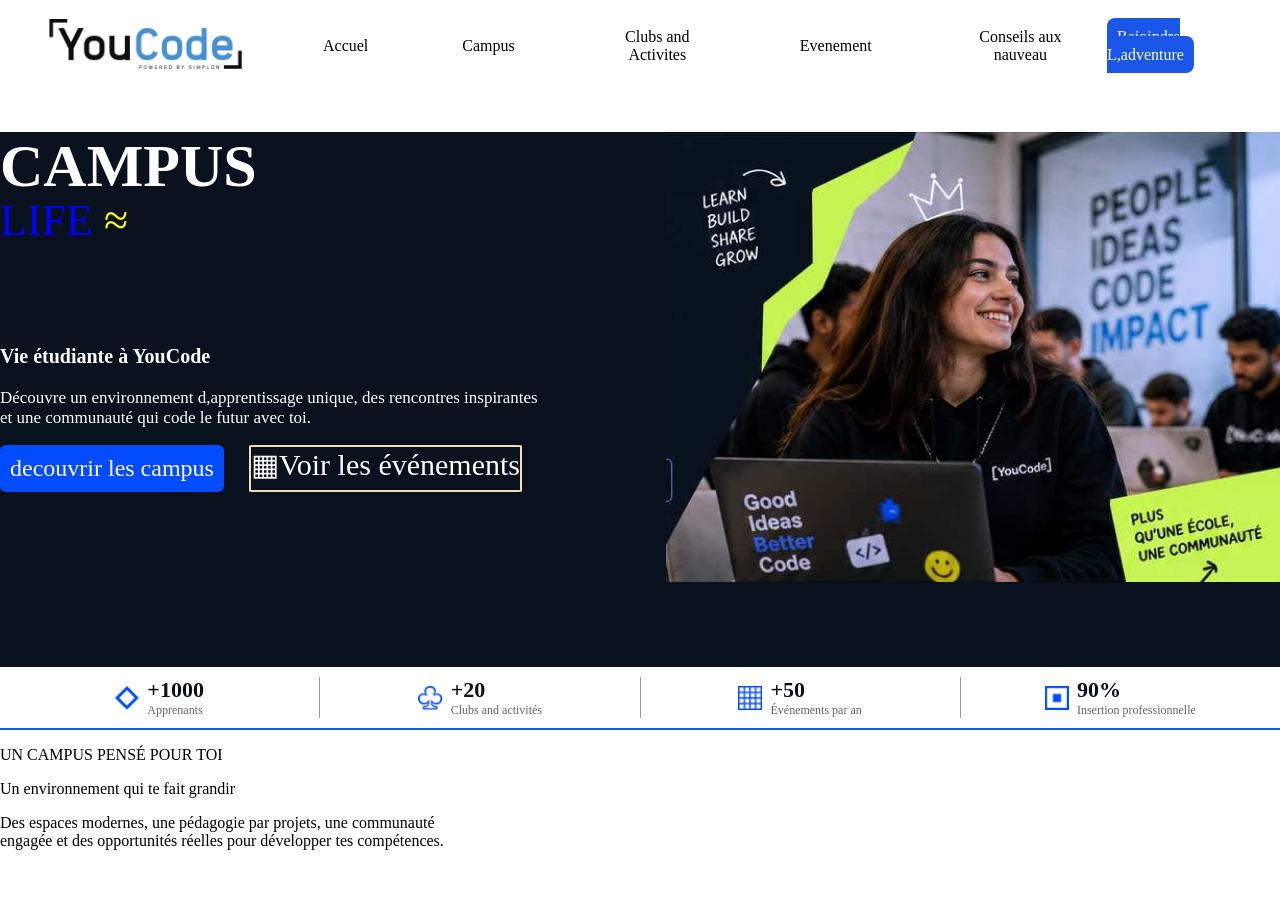
==== index.html @ 5163f844 "add nav bar and hero section" ====
<!doctype html>
<head>
  <meta name charset="utf-8" />
  <meta name="viewport" content="widht=device-widht, initial-scale=1.0" />
  <title>Campus Life</title>
  <link rel="stylesheet" href="css/style.css" />
</head>
<body>
  <header>
    <div class="logo">
      <img src="acets/imgs/youcode_logo_dark.png" alt="youcode_logo_dark" />
    </div>
    <nav>
      <ul class="navigation">
        <li class="first-item"><a href="#">Accuel</a></li>
        <li class="seconditem"><a href="campus.html">Campus</a></li>
        <li><a href="">Clubs and Activites</a></li>
        <li><a href="">Evenement</a></li>
        <li><a href="">Conseils aux nauveau</a></li>
      </ul>
    </nav>
    <span>
      <a href="inscreption.html">Rejoindre <span>L,adventure</span></a>
    </span>
  </header>
  <main>
    <article class="img1">
      <img
        src="acets/imgs/5e478cdfb2598301883ad6cc78cef2d10b1388c6.jpg"
        alt=""
      />
    </article>
    <div class="img2">
      <h1>CAMPUS <br /></h1>
      <p class="p2">LIFE <span class="egal">≈</span></p>
      <p class="p1">Vie étudiante à YouCode</p>
      <p class="p3">
        Découvre un environnement d,apprentissage unique, des rencontres
        inspirantes <br />
        et une communauté qui code le futur avec toi.
      </p>
      <span class="boutton">
        <a href="inscreption.html">decouvrir les campus</a>
        <p>▦Voir les événements</p>
      </span>
    </div>

    <div class="statique">
      <div class="stat">
        <img src="acets/imgs/◇.png" alt="" />
        <div class="stat-text">
          <strong>+1000</strong>
          <span>Apprenants</span>
        </div>
      </div>

      <div class="stat">
        <img src="acets/imgs/♧.png" alt="" />
        <div class="stat-text">
          <strong>+20</strong>
          <span>Clubs and activités</span>
        </div>
      </div>

      <div class="stat">
        <img src="acets/imgs/▦.png" alt="" />
        <div class="stat-text">
          <strong>+50</strong>
          <span>Événements par an</span>
        </div>
      </div>

      <div class="stat">
        <img src="acets/imgs/▣ (1).png" alt="" />
        <div class="stat-text">
          <strong>90%</strong>
          <span>Insertion professionnelle</span>
        </div>
      </div>
    </div>
    <section class = "">
      <div class="environnement">
        <p>UN CAMPUS PENSÉ POUR TOI</p>
        <p class="">Un environnement qui te fait grandir</p>
        <p>
          Des espaces modernes, une pédagogie par projets, une communauté<br>
          engagée et des opportunités réelles pour développer tes compétences.
        </p>
      </div>
    </section>
  </main>
</body>
---- css/style.css ----
body {
    padding: 0px;
    margin: 0px ;
}
header {
       display: flex;
    align-items: center;
    justify-content: space-between;  /* logo - nav - span يتوزعو */
    padding: 0 20px;

}
ul {
  list-style-type: none;
  margin: 0;
  padding: 0;
  overflow: hidden;
}
ul li a {
    display: block;
    margin: 14px 16px;
    padding: 14px 16px;
    text-align: center;
    text-decoration: none;
    color: black;
}
.logo img {
   height: 50px;
   width: auto;
}
nav {
    display: flex;
    align-items: center;
    justify-content: space-between;
    background-color: white;
    padding:0 0 0 20px;
    margin-top: 0px;
}
.navigation {
    display: flex;
    align-items: center;
    flex: 1;
    justify-content: space-evenly;
    gap: 30px;
    }
span a {
    background-color: #1a56e8;
    border-radius: 8px;
    color: white;
    padding: 10px;
    text-decoration: none;
}
span a:hover{
    color: black;
}
ul li a:hover {
    color: blue;
}
ul span {
    display: block;
}
article .img1 {
    position: relative;
}
article img {
    position: absolute;
    right: 0;
    width: 48%;
    height: 50%;
}
main .img2 {
    background-color: #08111D;
    padding-bottom: 175px;
    color: white;
    font-size: 30px;
}
main .img2 .p1 {
    font-size: 20px;
    font-weight: bold;
}
main .img2 .p3 {
    font-size: 17px;
}
main .img2 .p2 {
    margin-top: -46px;
    font-size: 44px;
    width: 202px;
height: 106px;
opacity: 1;
top: 121px;
left: 56px;
color: blue;
}
main .img2 .p2 .egal {
    color: yellow;
}
main .img2 .boutton a {
    display: inline-block;
opacity: 1;
border-radius: 6px;
background-color:#034BFF;
text-decoration: none;
font-size: 24px;
color: white;
width: fit-content;

}
.boutton {
    display: flex;
    gap: 25px;
}
main .img2 .boutton a:hover {
    background-color: aqua;
}
main .img2 .boutton p {
    border: 2px solid wheat;
    margin: 0px;
    border-radius: 2%;
}
main .statique {
    display: flex;
    background-color: white;
    padding: 10px 0;
    border-bottom: 2px solid #1a56e8;
}
main .statique .stat {
    flex: 1;
    display: flex;
    align-items: center;
    justify-content: center;
    gap: 8px;
}
main .statique .stat:not(:last-child) {
    border-right: 1px solid #999;
}

main .statique .stat img {
    height: 24px;
    width: auto;
}

main .statique .stat-text {
    display: flex;
    flex-direction: column;
}

main .statique .stat-text strong {
    font-size: 22px;
    color: #08111D;
}

main .statique .stat-text span {
    font-size: 12px;
    color: #666;
}
/* @media (max-width: 768px) {
    nav {
        flex-direction: column;
    }

    .navigation {
        flex-direction: column;
        width: 100%;
    }

    ul li {
        float: none;
        width: 100%;
        text-align: center;
    }
} */
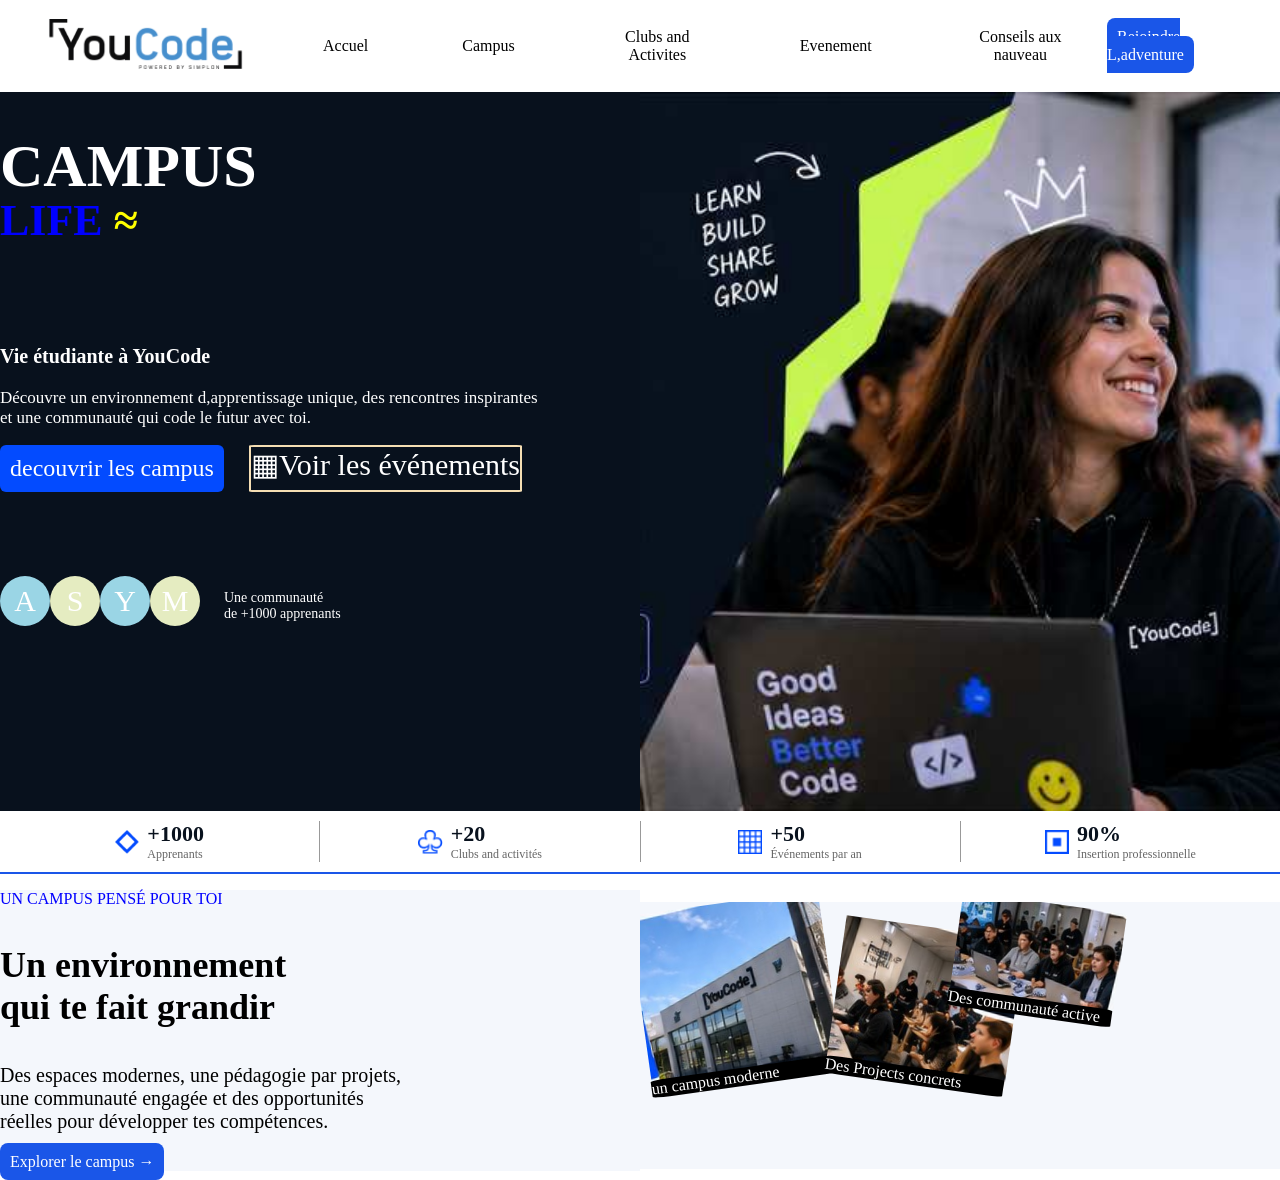
==== commit ac32c933: "fis bug in hero section and add communauté and campus section" ====
--- a/index.html
+++ b/index.html
@@ -1,7 +1,9 @@
+
+
 <!doctype html>
 <head>
-  <meta name charset="utf-8" />
-  <meta name="viewport" content="widht=device-widht, initial-scale=1.0" />
+  <meta  charset="utf-8" />
+  <meta name="viewport" content="width=device-width, initial-scale=1.0" />
   <title>Campus Life</title>
   <link rel="stylesheet" href="css/style.css" />
 </head>
@@ -24,13 +26,10 @@
     </span>
   </header>
   <main>
-    <article class="img1">
-      <img
-        src="acets/imgs/5e478cdfb2598301883ad6cc78cef2d10b1388c6.jpg"
-        alt=""
-      />
-    </article>
-    <div class="img2">
+    <div class = "test">
+
+             <div class="img2">
+      
       <h1>CAMPUS <br /></h1>
       <p class="p2">LIFE <span class="egal">≈</span></p>
       <p class="p1">Vie étudiante à YouCode</p>
@@ -43,7 +42,29 @@
         <a href="inscreption.html">decouvrir les campus</a>
         <p>▦Voir les événements</p>
       </span>
+      <div class = community>
+            <div class = "les-cercles">
+<span class = "cercle13">A</span>
+      <span class = "cercle24">S</span>
+      <span class = "cercle13">Y</span>
+      <span class = "cercle24">M</span>
+      </div>
+      <p class = "community-text">
+        Une communauté<br>
+de +1000 apprenants
+      </p>
+      </div>
+      
     </div>
+    <div class = image-ifram>
+         <img class="hero"
+        src="acets/imgs/5e478cdfb2598301883ad6cc78cef2d10b1388c6.jpg"
+        alt=""
+      />
+      </div>
+   
+    </div>
+
 
     <div class="statique">
       <div class="stat">
@@ -78,15 +99,27 @@
         </div>
       </div>
     </div>
-    <section class = "">
+    <section class = "section2">
       <div class="environnement">
-        <p>UN CAMPUS PENSÉ POUR TOI</p>
-        <p class="">Un environnement qui te fait grandir</p>
-        <p>
-          Des espaces modernes, une pédagogie par projets, une communauté<br>
-          engagée et des opportunités réelles pour développer tes compétences.
+        <p class = "campus">UN CAMPUS PENSÉ POUR TOI</p>
+        <p class="p2">Un environnement<br> qui te fait grandir</p>
+        <p class = "p3">
+          Des espaces modernes, une pédagogie par projets,<br> une communauté
+          engagée et des opportunités<br> réelles pour développer tes compétences.
         </p>
+        <span class = "explore"><a href="">Explorer le campus →</a></span>
+      </div>
+      <div class = "imgs">
+        <span class = "imge1"><strong class = "text1">un campus moderne</strong><img src="acets/imgs/bd5c78f0b0664c1204db4e164d79fe65be6ed1d2.jpg" alt=""></span>
+        <span class = "imge2"><strong class = "text2"> Des Projects concrets</strong><img src="acets/imgs/d06b6202139b1335087069e88427f166922d4e25.jpg" alt=""></span>
+        <span class = "imge3"><strong class = "text3">Des communauté active</strong><img src="acets/imgs/503bd2fc34ba9e6c2afd23f845e8220012ca0e5b.jpg" alt=""></span>
       </div>
     </section>
   </main>
 </body>
+
+
+
+
+
+
--- a/css/style.css
+++ b/css/style.css
@@ -1,11 +1,14 @@
+
+
 body {
     padding: 0px;
     margin: 0px ;
+    box-sizing: border-box;
 }
 header {
        display: flex;
     align-items: center;
-    justify-content: space-between;  /* logo - nav - span يتوزعو */
+    justify-content: space-between;  
     padding: 0 20px;
 
 }
@@ -58,20 +61,20 @@
 ul span {
     display: block;
 }
-article .img1 {
-    position: relative;
-}
-article img {
-    position: absolute;
-    right: 0;
-    width: 48%;
-    height: 50%;
-}
+ main .test{
+    display: flex;
+ }
 main .img2 {
     background-color: #08111D;
     padding-bottom: 175px;
     color: white;
     font-size: 30px;
+    width: 50%;
+    margin: 0;
+}
+
+main .test .hero {
+    height: 100%;
 }
 main .img2 .p1 {
     font-size: 20px;
@@ -104,6 +107,37 @@
 width: fit-content;
 
 }
+main .community {
+    margin-top: 84px;
+    display: flex;
+    gap: 24px;
+}
+main .test .les-cercles {
+    display: flex;
+    margin-left: 0px;
+}
+main .community .cercle13 {
+    background-color: rgb(154, 213, 229);
+    justify-content: center;
+    align-items: center;
+    width: 50px;
+    height: 50px;
+    border-radius: 50%;
+    display: flex;
+    margin-left: 0px;
+}
+main .community .cercle24 {
+        justify-content: center;
+    align-items: center;
+        background-color: rgb(229, 236, 193);
+            width: 50px;
+    height: 50px;
+          border-radius: 50%;
+          display: flex;
+}
+main .community .community-text {
+    font-size: 14px;
+}
 .boutton {
     display: flex;
     gap: 25px;
@@ -152,19 +186,86 @@
     font-size: 12px;
     color: #666;
 }
-/* @media (max-width: 768px) {
-    nav {
-        flex-direction: column;
-    }
-
-    .navigation {
-        flex-direction: column;
-        width: 100%;
-    }
-
-    ul li {
-        float: none;
-        width: 100%;
-        text-align: center;
-    }
-} */
+main .environnement {
+    width: 50%;
+    background-color: #F4F7FC;
+;
+}
+main .campus {
+    color: blue;
+}
+main .p2 {
+    font-weight: bold;
+    font-size: 36px;
+}
+main .p3 {
+    font-size: 20px;
+    font-weight: 400;
+}
+main .section2 {
+    position: relative;
+}
+main .imgs {
+    position: absolute;
+    right: 0;
+    top: 12px;
+    background-color:  #F4F7FC;
+    width: 50%;
+    height: 95%;
+    overflow: hidden;
+}
+main .imge3 {
+    position: absolute;
+    right: 25%;
+    transform: rotate(8deg);
+}
+main .imge2 {
+    transform: rotate(8deg);
+    display: inline-block;
+
+}
+main .imge1 {
+    transform: rotate(-8deg);
+    display: inline-block;
+}
+main .imgs .text1 {
+    background-color: black;
+    position: absolute;
+        right: 1px;
+    bottom: -3px;
+    color: white;
+    width: fit-content;
+    font-weight: 100;
+    width: 100%;
+    border-radius: 9%;
+}
+main .imgs .text2 {
+       background-color: black;
+    position: absolute;
+        right: 1px;
+    bottom: -3px;
+    color: white;
+    width: 100%;
+    font-weight: 100;
+    border-radius: 9%;
+}
+main .imgs .text3 {
+     background-color: black;
+    position: absolute;
+        right: 1px;
+    bottom: -3px;
+    color: white;
+    width: 100%;
+    font-weight: 100;
+    border-radius: 9%;
+}
+
+
+
+
+
+
+
+
+
+
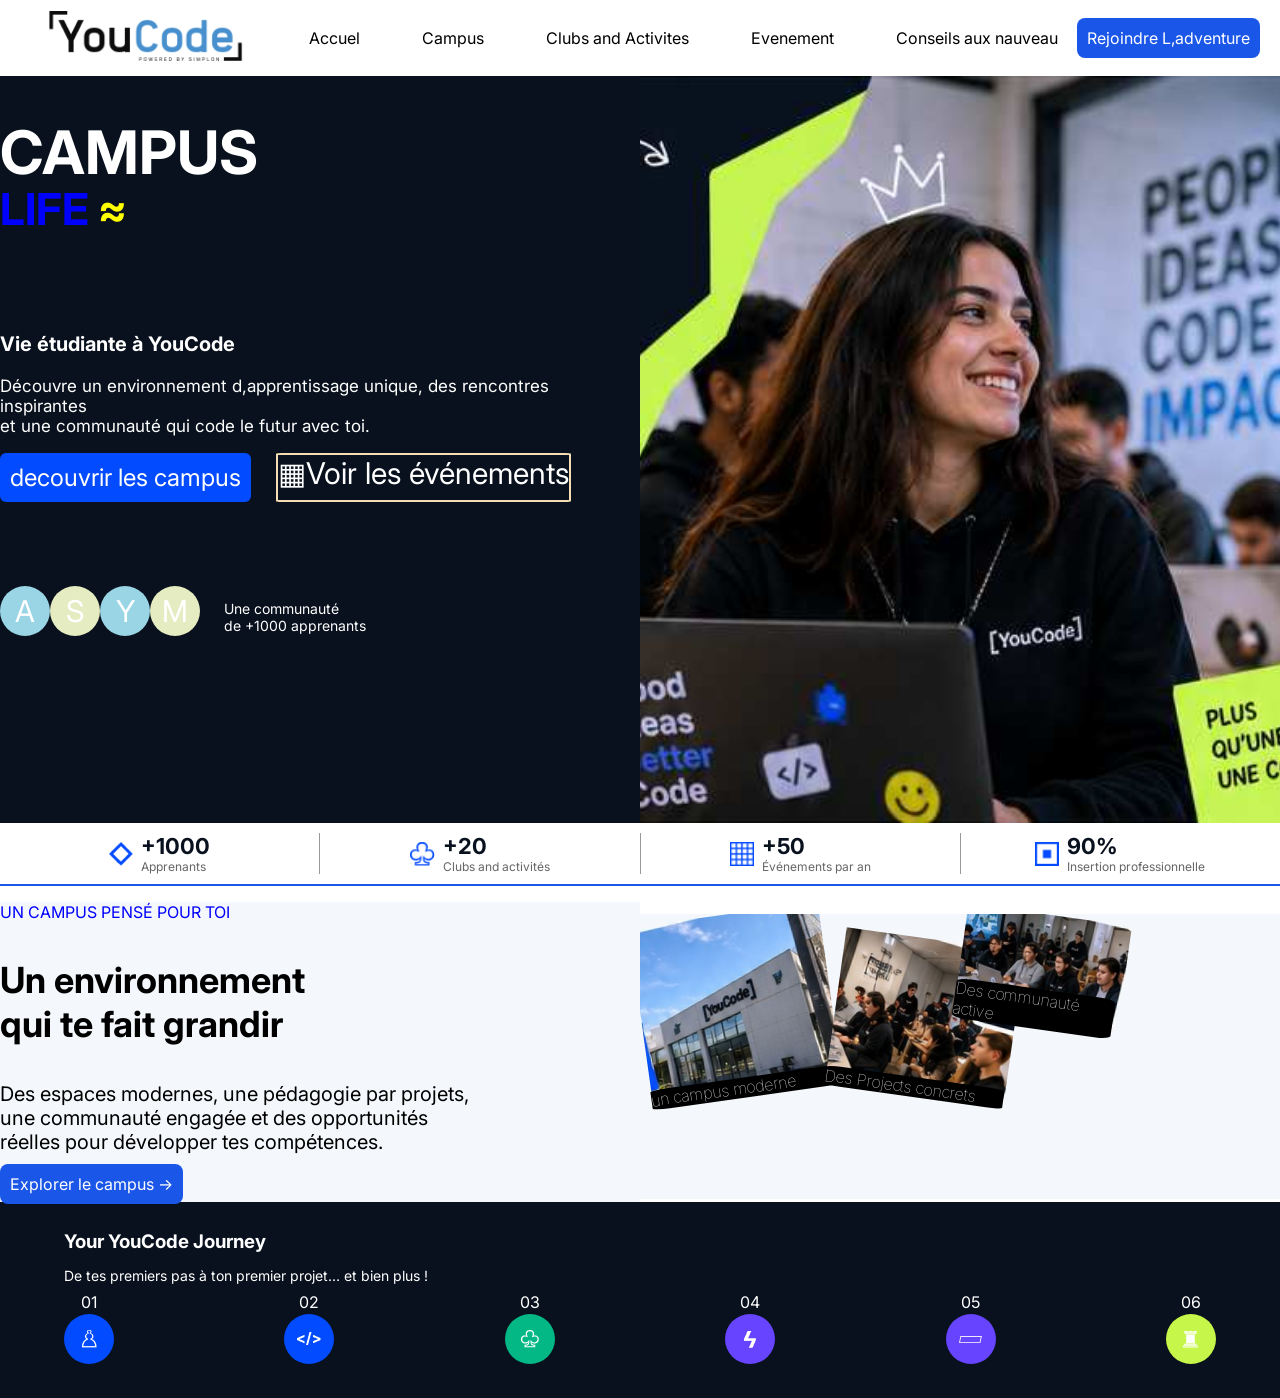
==== commit 67c2c9ff: "styling inscription page" ====
--- a/index.html
+++ b/index.html
@@ -5,6 +5,13 @@
   <meta  charset="utf-8" />
   <meta name="viewport" content="width=device-width, initial-scale=1.0" />
   <title>Campus Life</title>
+
+
+<link rel="preconnect" href="https://fonts.googleapis.com">
+    <link rel="preconnect" href="https://fonts.gstatic.com" crossorigin>
+    <link href="https://fonts.googleapis.com/css2?family=Inter:ital,opsz,wght@0,14..32,100..900;1,14..32,100..900&display=swap" rel="stylesheet">
+
+
   <link rel="stylesheet" href="css/style.css" />
 </head>
 <body>
@@ -115,6 +122,38 @@
         <span class = "imge3"><strong class = "text3">Des communauté active</strong><img src="acets/imgs/503bd2fc34ba9e6c2afd23f845e8220012ca0e5b.jpg" alt=""></span>
       </div>
     </section>
+    <section class = "yjourney">
+      <h3>Your YouCode Journey</h3>
+      <p class = "journey-text">De tes premiers pas à ton premier projet… et bien plus !</p>
+      <div class = "youcode-first">
+        <div class = "img1">
+          <p class = num22>01</p>
+          <img src="acets/imgs/1.png" alt="">
+        <p></p>
+      </div>
+        <div class = "img22">
+          <p class = num22>02</p>
+          <img src="acets/imgs/2.png" alt="">
+        </div>
+        <div class = "img3">
+          <p class = num22>03</p>
+          <img src="acets/imgs/3.png" alt="">
+          
+        </div>
+        <div class = "img4">
+          <p class = num22>04</p>
+          <img src="acets/imgs/4.png" alt="">
+        </div>
+        <div class=  "img5">
+          <p class = num22>05</p>
+          <img src="acets/imgs/5.png" alt="">
+        </div>
+        <div class = "img6">
+          <p class = num22>06</p>
+          <img src="acets/imgs/6.png" alt="">
+        </div>
+      </div>
+    </section>
   </main>
 </body>
 
--- a/css/style.css
+++ b/css/style.css
@@ -4,6 +4,7 @@
     padding: 0px;
     margin: 0px ;
     box-sizing: border-box;
+    font-family: 'Inter', sans-serif;
 }
 header {
        display: flex;
@@ -189,6 +190,7 @@
 main .environnement {
     width: 50%;
     background-color: #F4F7FC;
+    height: 300px
 ;
 }
 main .campus {
@@ -218,6 +220,7 @@
     position: absolute;
     right: 25%;
     transform: rotate(8deg);
+    width: 25%;
 }
 main .imge2 {
     transform: rotate(8deg);
@@ -259,13 +262,108 @@
     font-weight: 100;
     border-radius: 9%;
 }
-
-
-
-
-
-
-
-
-
-
+*, *::before, *::after {
+    box-sizing: border-box;
+}
+
+main .test .image-ifram {
+    width: 50%;
+}
+
+main .test .hero {
+    width: 100%;
+    height: 100%;
+    object-fit: cover;
+    display: block;
+}
+
+ul li a {
+    margin: 14px 8px;
+    padding: 14px 8px;
+}
+main .yjourney {
+    background-color: #08111D;
+        padding: 28px 64px 34px;
+}
+main .yjourney h3 {
+color: white;
+margin: 0;
+}
+main .yjourney .journey-text {
+    color: white;
+    font-size: 14px;
+}
+main .yjourney .youcode-first {
+    margin-top: 30px;
+    display: flex;
+    justify-content: space-between;
+}
+main .yjourney .img1 {
+    background-color: #034BFF;
+    width: 50px;
+    height: 50px;
+    border-radius: 50%;
+    justify-content: center;
+    align-items: center;
+    display: flex;
+}
+main .yjourney .img22{
+    background-color: #034BFF;
+    width: 50px;
+    height: 50px;
+    border-radius: 50%;
+    justify-content: center;
+    align-items: center;
+    display: flex;
+}
+main .yjourney .num22 {
+    position: absolute;
+    color: white;
+    margin-bottom: 90px;
+}
+
+main .yjourney .img3 {
+     background-color: #04B886;
+    width: 50px;
+    height: 50px;
+    border-radius: 50%;
+    justify-content: center;
+    align-items: center;
+    display: flex;
+}
+main .yjourney .img4 {
+     background-color: #6744FF;
+    width: 50px;
+    height: 50px;
+    border-radius: 50%;
+    justify-content: center;
+    align-items: center;
+    display: flex;
+}
+main .yjourney .img5 {
+     background-color: #6744FF;
+    width: 50px;
+    height: 50px;
+    border-radius: 50%;
+    justify-content: center;
+    align-items: center;
+    display: flex;
+}
+
+main .yjourney .img6 {
+           background-color: #C7F64A;
+    width: 50px;
+    height: 50px;
+    border-radius: 50%;
+    justify-content: center;
+    align-items: center;
+    display: flex;
+}
+
+
+
+
+
+
+
+
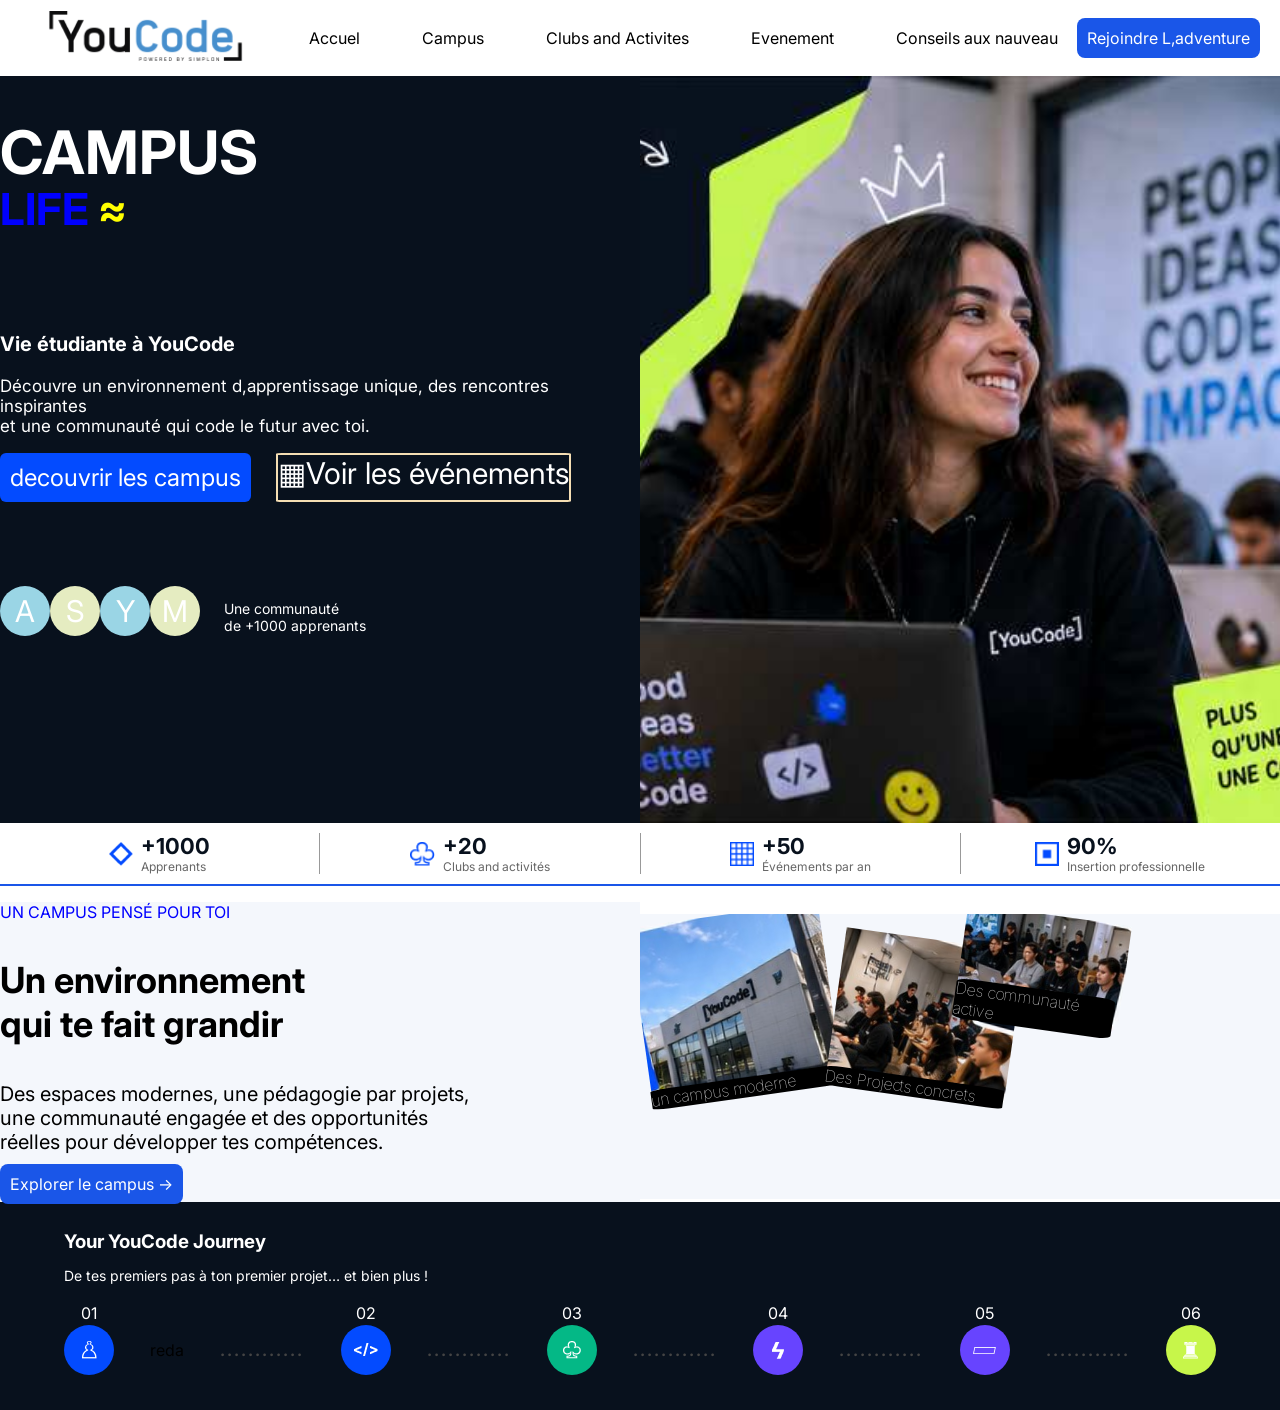
==== commit e05cedf5: "add footer to all pages and add the first section in page two" ====
--- a/index.html
+++ b/index.html
@@ -11,7 +11,7 @@
     <link rel="preconnect" href="https://fonts.gstatic.com" crossorigin>
     <link href="https://fonts.googleapis.com/css2?family=Inter:ital,opsz,wght@0,14..32,100..900;1,14..32,100..900&display=swap" rel="stylesheet">
 
-
+<link rel="stylesheet" href="css/campus.css">
   <link rel="stylesheet" href="css/style.css" />
 </head>
 <body>
@@ -21,15 +21,15 @@
     </div>
     <nav>
       <ul class="navigation">
-        <li class="first-item"><a href="#">Accuel</a></li>
-        <li class="seconditem"><a href="campus.html">Campus</a></li>
+        <li class="first-item"><a href="index.html" target="_blank">Accuel</a></li>
+        <li class="seconditem"><a href="campus.html" target="_blank">Campus</a></li>
         <li><a href="">Clubs and Activites</a></li>
         <li><a href="">Evenement</a></li>
         <li><a href="">Conseils aux nauveau</a></li>
       </ul>
     </nav>
     <span>
-      <a href="inscreption.html">Rejoindre <span>L,adventure</span></a>
+      <a href="inscreption.html" target="_blank">Rejoindre <span>L,adventure</span></a>
     </span>
   </header>
   <main>
@@ -129,25 +129,33 @@
         <div class = "img1">
           <p class = num22>01</p>
           <img src="acets/imgs/1.png" alt="">
-        <p></p>
-      </div>
+        </div>
+        <div>
+          <p>reda</p>
+        </div>
+        
+      
+      <span class="dots">............</span>
         <div class = "img22">
           <p class = num22>02</p>
           <img src="acets/imgs/2.png" alt="">
         </div>
+        <span class="dots">............</span>
         <div class = "img3">
           <p class = num22>03</p>
           <img src="acets/imgs/3.png" alt="">
-          
         </div>
+        <span class="dots">............</span>
         <div class = "img4">
           <p class = num22>04</p>
           <img src="acets/imgs/4.png" alt="">
         </div>
+        <span class="dots">............</span>
         <div class=  "img5">
           <p class = num22>05</p>
           <img src="acets/imgs/5.png" alt="">
         </div>
+        <span class="dots">............</span>
         <div class = "img6">
           <p class = num22>06</p>
           <img src="acets/imgs/6.png" alt="">
--- a/css/campus.css
+++ b/css/campus.css
@@ -0,0 +1,148 @@
+
+
+body {
+    padding: 0px;
+    margin: 0px ;
+    box-sizing: border-box;
+    font-family: 'Inter', sans-serif;
+}
+header {
+       display: flex;
+    align-items: center;
+    justify-content: space-between;  
+    padding: 0 20px;
+
+}
+ul {
+  list-style-type: none;
+  margin: 0;
+  padding: 0;
+  overflow: hidden;
+}
+ul li a {
+    display: block;
+    margin: 14px 16px;
+    padding: 14px 16px;
+    text-align: center;
+    text-decoration: none;
+    color: black;
+}
+.logo img {
+   height: 50px;
+   width: auto;
+}
+nav {
+    display: flex;
+    align-items: center;
+    justify-content: space-between;
+    background-color: white;
+    padding:0 0 0 20px;
+    margin-top: 0px;
+}
+.navigation {
+    display: flex;
+    align-items: center;
+    flex: 1;
+    justify-content: space-evenly;
+    gap: 30px;
+    }
+span a {
+    background-color: #1a56e8;
+    border-radius: 8px;
+    color: white;
+    padding: 10px;
+    text-decoration: none;
+}
+span a:hover{
+    color: black;
+}
+ul li a:hover {
+    color: blue;
+}
+ul span {
+    display: block;
+}
+ .les_campus .sous-titre {
+    color: blue;
+    margin-left: 50px;
+
+}
+ .les_campus h1 {
+    margin-left: 50px;
+ }
+ .les_campus .campus-safi {
+    margin-left: 50px;
+    color: blue;
+ }
+ .les_campus .three-campus p {
+    margin-left: 20px;
+ }
+  .les_campus .safi {
+    border: 2px solid gray;
+    width: fit-content;
+    margin-left: 30px;
+    border-radius: 2%;
+  }
+    .les_campus .yousoufia {
+    border: 2px solid gray;
+    width: fit-content;
+     border-radius: 2%;
+  }
+    .les_campus .nador {
+    border: 2px solid gray;
+    width: fit-content;
+    margin-right: 30px;
+     border-radius: 2%;
+  }
+   .les_campus .campus-yousoufia {
+    margin-left: 50px;
+    color: blue;
+ }
+  .les_campus .campus-nador {
+    margin-left: 50px;
+    color: blue;
+ }
+  .les_campus .three-campus {
+    display: flex;
+    justify-content: space-between;
+  }
+  footer {
+    background-color: black;
+    height: 250px;
+  }
+  footer .footerr {
+    display: flex;
+    justify-content: space-between;
+  }
+  footer .left-side {
+    color: white;
+    margin-left: 30px;
+  }
+  footer .midlle {
+    color: white;
+  }
+  footer .right-side {
+    color: white;
+    margin-right: 30px;
+  }
+  hr {
+    color: gray;
+  }
+  footer .left-paragraph {
+    color: white;
+    margin-left: 30px;
+  }
+  footer .right-paragraph {
+    color: white;
+    margin-right: 30px;
+  }
+  footer .les-paragraphes {
+    display: flex;
+    justify-content: space-between;
+  }
+  footer .midlle .explore {
+    color: yellowgreen;
+  }
+  footer .right-side .trouver {
+    color: yellowgreen;
+  }
--- a/css/style.css
+++ b/css/style.css
@@ -294,9 +294,10 @@
     font-size: 14px;
 }
 main .yjourney .youcode-first {
-    margin-top: 30px;
+    margin-top: 40px;
     display: flex;
     justify-content: space-between;
+    align-items: center;
 }
 main .yjourney .img1 {
     background-color: #034BFF;
@@ -359,11 +360,16 @@
     align-items: center;
     display: flex;
 }
-
-
-
-
-
-
-
-
+main .yjourney .dots {
+    color: #444;
+    letter-spacing: 2px;
+    font-weight: bold;
+}
+
+
+
+
+
+
+
+
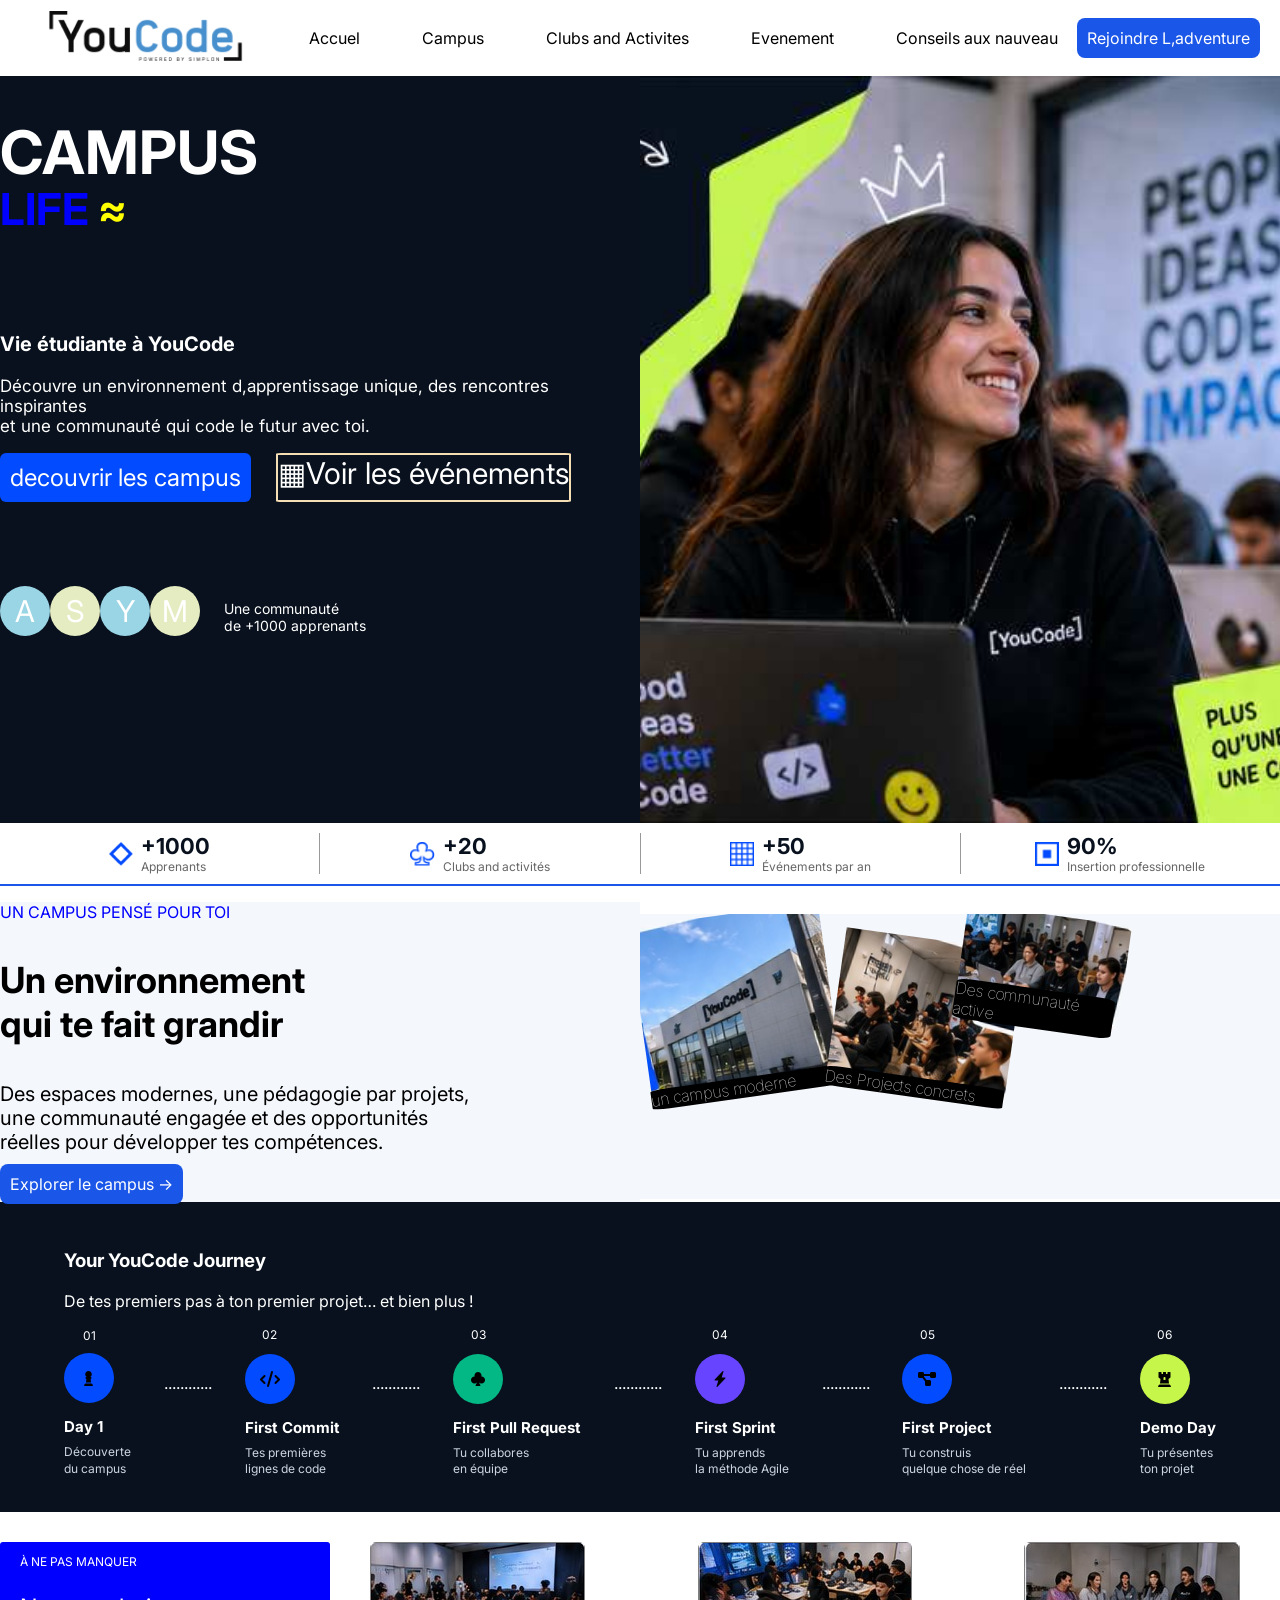
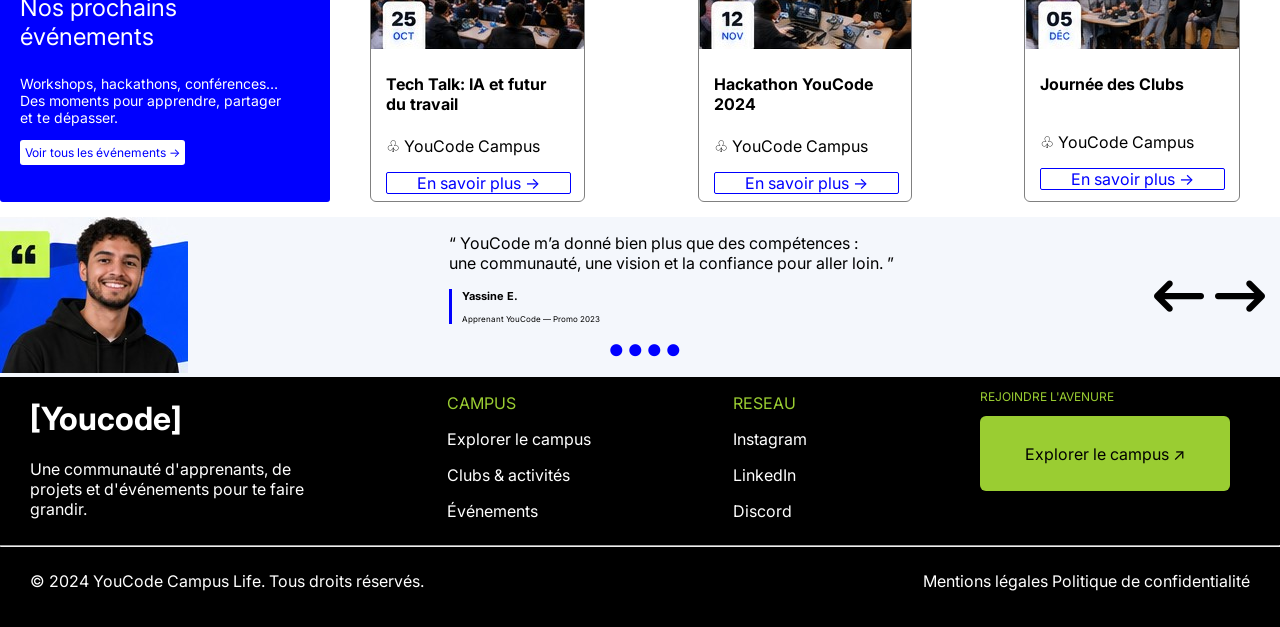
==== commit c15b08c1: "complet first page and brief" ====
--- a/index.html
+++ b/index.html
@@ -1,17 +1,26 @@
-
-
 <!doctype html>
 <head>
-  <meta  charset="utf-8" />
+  <meta charset="utf-8" />
   <meta name="viewport" content="width=device-width, initial-scale=1.0" />
   <title>Campus Life</title>
 
-
-<link rel="preconnect" href="https://fonts.googleapis.com">
-    <link rel="preconnect" href="https://fonts.gstatic.com" crossorigin>
-    <link href="https://fonts.googleapis.com/css2?family=Inter:ital,opsz,wght@0,14..32,100..900;1,14..32,100..900&display=swap" rel="stylesheet">
-
-<link rel="stylesheet" href="css/campus.css">
+  <link rel="preconnect" href="https://fonts.googleapis.com" />
+  <link rel="preconnect" href="https://fonts.gstatic.com" crossorigin />
+  <link
+    href="https://fonts.googleapis.com/css2?family=Inter:ital,opsz,wght@0,14..32,100..900;1,14..32,100..900&display=swap"
+    rel="stylesheet"
+  />
+
+  <link
+    rel="stylesheet"
+    href="https://cdnjs.cloudflare.com/ajax/libs/font-awesome/6.5.1/css/all.min.css"
+  />
+
+  <link
+    rel="stylesheet"
+    href="https://cdn.jsdelivr.net/npm/bootstrap-icons@1.11.3/font/bootstrap-icons.min.css"
+  />
+
   <link rel="stylesheet" href="css/style.css" />
 </head>
 <body>
@@ -21,57 +30,59 @@
     </div>
     <nav>
       <ul class="navigation">
-        <li class="first-item"><a href="index.html" target="_blank">Accuel</a></li>
-        <li class="seconditem"><a href="campus.html" target="_blank">Campus</a></li>
+        <li class="first-item">
+          <a href="index.html" target="_blank">Accuel</a>
+        </li>
+        <li class="seconditem">
+          <a href="campus.html" target="_blank">Campus</a>
+        </li>
         <li><a href="">Clubs and Activites</a></li>
         <li><a href="">Evenement</a></li>
         <li><a href="">Conseils aux nauveau</a></li>
       </ul>
     </nav>
     <span>
-      <a href="inscreption.html" target="_blank">Rejoindre <span>L,adventure</span></a>
+      <a href="inscreption.html" target="_blank"
+        >Rejoindre <span>L,adventure</span></a
+      >
     </span>
   </header>
   <main>
-    <div class = "test">
-
-             <div class="img2">
-      
-      <h1>CAMPUS <br /></h1>
-      <p class="p2">LIFE <span class="egal">≈</span></p>
-      <p class="p1">Vie étudiante à YouCode</p>
-      <p class="p3">
-        Découvre un environnement d,apprentissage unique, des rencontres
-        inspirantes <br />
-        et une communauté qui code le futur avec toi.
-      </p>
-      <span class="boutton">
-        <a href="inscreption.html">decouvrir les campus</a>
-        <p>▦Voir les événements</p>
-      </span>
-      <div class = community>
-            <div class = "les-cercles">
-<span class = "cercle13">A</span>
-      <span class = "cercle24">S</span>
-      <span class = "cercle13">Y</span>
-      <span class = "cercle24">M</span>
-      </div>
-      <p class = "community-text">
-        Une communauté<br>
-de +1000 apprenants
-      </p>
-      </div>
-      
-    </div>
-    <div class = image-ifram>
-         <img class="hero"
-        src="acets/imgs/5e478cdfb2598301883ad6cc78cef2d10b1388c6.jpg"
-        alt=""
-      />
-      </div>
-   
-    </div>
-
+    <div class="test">
+      <div class="img2">
+        <h1>CAMPUS <br /></h1>
+        <p class="p2">LIFE <span class="egal">≈</span></p>
+        <p class="p1">Vie étudiante à YouCode</p>
+        <p class="p3">
+          Découvre un environnement d,apprentissage unique, des rencontres
+          inspirantes <br />
+          et une communauté qui code le futur avec toi.
+        </p>
+        <span class="boutton">
+          <a href="inscreption.html">decouvrir les campus</a>
+          <p>▦Voir les événements</p>
+        </span>
+        <div class="community">
+          <div class="les-cercles">
+            <span class="cercle13">A</span>
+            <span class="cercle24">S</span>
+            <span class="cercle13">Y</span>
+            <span class="cercle24">M</span>
+          </div>
+          <p class="community-text">
+            Une communauté<br />
+            de +1000 apprenants
+          </p>
+        </div>
+      </div>
+      <div class="image-ifram">
+        <img
+          class="hero"
+          src="acets/imgs/5e478cdfb2598301883ad6cc78cef2d10b1388c6.jpg"
+          alt=""
+        />
+      </div>
+    </div>
 
     <div class="statique">
       <div class="stat">
@@ -106,67 +117,208 @@
         </div>
       </div>
     </div>
-    <section class = "section2">
+    <section class="section2">
       <div class="environnement">
-        <p class = "campus">UN CAMPUS PENSÉ POUR TOI</p>
-        <p class="p2">Un environnement<br> qui te fait grandir</p>
-        <p class = "p3">
-          Des espaces modernes, une pédagogie par projets,<br> une communauté
-          engagée et des opportunités<br> réelles pour développer tes compétences.
-        </p>
-        <span class = "explore"><a href="">Explorer le campus →</a></span>
-      </div>
-      <div class = "imgs">
-        <span class = "imge1"><strong class = "text1">un campus moderne</strong><img src="acets/imgs/bd5c78f0b0664c1204db4e164d79fe65be6ed1d2.jpg" alt=""></span>
-        <span class = "imge2"><strong class = "text2"> Des Projects concrets</strong><img src="acets/imgs/d06b6202139b1335087069e88427f166922d4e25.jpg" alt=""></span>
-        <span class = "imge3"><strong class = "text3">Des communauté active</strong><img src="acets/imgs/503bd2fc34ba9e6c2afd23f845e8220012ca0e5b.jpg" alt=""></span>
+        <p class="campus">UN CAMPUS PENSÉ POUR TOI</p>
+        <p class="p2">
+          Un environnement<br />
+          qui te fait grandir
+        </p>
+        <p class="p3">
+          Des espaces modernes, une pédagogie par projets,<br />
+          une communauté engagée et des opportunités<br />
+          réelles pour développer tes compétences.
+        </p>
+        <span class="explore"><a href="">Explorer le campus →</a></span>
+      </div>
+      <div class="imgs">
+        <span class="imge1"
+          ><strong class="text1">un campus moderne</strong
+          ><img
+            src="acets/imgs/bd5c78f0b0664c1204db4e164d79fe65be6ed1d2.jpg"
+            alt=""
+        /></span>
+        <span class="imge2"
+          ><strong class="text2"> Des Projects concrets</strong
+          ><img
+            src="acets/imgs/d06b6202139b1335087069e88427f166922d4e25.jpg"
+            alt=""
+        /></span>
+        <span class="imge3"
+          ><strong class="text3">Des communauté active</strong
+          ><img
+            src="acets/imgs/503bd2fc34ba9e6c2afd23f845e8220012ca0e5b.jpg"
+            alt=""
+        /></span>
       </div>
     </section>
-    <section class = "yjourney">
+    <section class="yjourney">
       <h3>Your YouCode Journey</h3>
-      <p class = "journey-text">De tes premiers pas à ton premier projet… et bien plus !</p>
-      <div class = "youcode-first">
-        <div class = "img1">
-          <p class = num22>01</p>
-          <img src="acets/imgs/1.png" alt="">
-        </div>
-        <div>
-          <p>reda</p>
-        </div>
-        
+      <p class="journey-text">
+        De tes premiers pas à ton premier projet… et bien plus !
+      </p>
+      <div class="youcode-first">
+        <div class="icon-1">
+          <div class="numero">01</div>
+          <div class="pawn">
+            <i class="fa-solid fa-chess-pawn"></i>
+          </div>
+          <h4>Day 1</h4>
+          <p>Découverte<br />du campus</p>
+        </div>
+        <span class="dots">............</span>
+        <div class="icon-2">
+          <p class="numero">02</p>
+          <div class="code">
+            <i class="fa-solid fa-code"></i>
+          </div>
+          <h4>First Commit</h4>
+          <p>Tes premières<br />lignes de code</p>
+        </div>
+        <span class="dots">............</span>
+
+        <div class="icon-3">
+          <p class="numero">03</p>
+          <div class="club">
+            <i class="bi bi-suit-club-fill"></i>
+          </div>
+          <h4>First Pull Request</h4>
+          <p>Tu collabores<br />en équipe</p>
+        </div>
+
+        <span class="dots">............</span>
+
+        <div class="icon-4">
+          <p class="numero">04</p>
+          <div class="lightning">
+            <i class="bi bi-lightning-charge-fill"></i>
+          </div>
+          <h4>First Sprint</h4>
+          <p>Tu apprends<br />la méthode Agile</p>
+        </div>
+
+        <span class="dots">............</span>
+
+        <div class="icon-5">
+          <p class="numero">05</p>
+          <div class="paraler">
+            <i class="fa-solid fa-diagram-project"></i>
+          </div>
+          <h4>First Project</h4>
+          <p>Tu construis<br />quelque chose de réel</p>
+        </div>
+
+        <span class="dots">............</span>
+
+        <div class="icon-6">
+          <p class="numero">06</p>
+          <div class="rock">
+            <i class="fa-solid fa-chess-rook"></i>
+          </div>
+          <h4>Demo Day</h4>
+          <p>Tu présentes<br />ton projet</p>
+        </div>
+      </div>
+    </section>
+    <section class="event">
+      <div class="para">
+        <p class="para-1">À NE PAS MANQUER</p>
+        <p class="para-2">
+          Nos prochains<br />
+          événements
+        </p>
+        <p class="para-3">
+          Workshops, hackathons, conférences…<br />
+          Des moments pour apprendre, partager<br />
+          et te dépasser.
+        </p>
+        <p class="para-4">Voir tous les événements →</p>
+      </div>
+      <div class="three-event">
+        <div class="event-one">
+          <div>
+            <img src="acets/imgs/25oct.jpg" alt="" />
+          </div>
+          <h4 class = "one">
+            Tech Talk: IA et futur<br />
+            du travail
+          </h4>
+          <p class ="one">♧ YouCode Campus</p>
+          <p class = "savoir">En savoir plus →</p>
+        </div>
+        <div class="event-two">
+          <div>
+            <img src="acets/imgs/12nov.jpg" alt="" />
+          </div>
+          <h4 class = "one">
+            Hackathon YouCode<br />
+            2024
+          </h4>
+          <p class ="one">♧ YouCode Campus</p>
+          <p class ="savoir">En savoir plus →</p>
+        </div>
+        <div class="event-three">
+          <div>
+            <img src="acets/imgs/5dec.jpg" alt="" />
+          </div>
+          <h4 class ="one">Journée des Clubs</h4>
+          <p class = "two">♧ YouCode Campus</p>
+          <p class ="savoir">En savoir plus →</p>
+        </div>
+      </div>
+    </section>
+    <article>
+      <div class="dernier">
+     <div >
+        <img src="acets/imgs/5688653841b9e48309e0742e034055d22930e3af.jpg" alt="">
+      </div>
+      <div>
+              <p>
+        “ YouCode m’a donné bien plus que des compétences :<br>
+   une communauté, une vision et la confiance pour aller loin. ”
+      </p>
+      <div class = "line">
+        <p class = "yassine">Yassine E.</p>
+      <p class ="promo">Apprenant YouCode — Promo 2023</p>
+      </div>
       
-      <span class="dots">............</span>
-        <div class = "img22">
-          <p class = num22>02</p>
-          <img src="acets/imgs/2.png" alt="">
-        </div>
-        <span class="dots">............</span>
-        <div class = "img3">
-          <p class = num22>03</p>
-          <img src="acets/imgs/3.png" alt="">
-        </div>
-        <span class="dots">............</span>
-        <div class = "img4">
-          <p class = num22>04</p>
-          <img src="acets/imgs/4.png" alt="">
-        </div>
-        <span class="dots">............</span>
-        <div class=  "img5">
-          <p class = num22>05</p>
-          <img src="acets/imgs/5.png" alt="">
-        </div>
-        <span class="dots">............</span>
-        <div class = "img6">
-          <p class = num22>06</p>
-          <img src="acets/imgs/6.png" alt="">
-        </div>
-      </div>
-    </section>
+      <p class = "point">● ● ● ●</p>
+      </div>
+      <p class = "flech"><i class="fa-solid fa-arrow-left-long"></i>  <i class="fa-solid fa-arrow-right-long"></i></p>
+
+    </div>
+ 
+    </article>
   </main>
+  <footer>
+    <div class="footerr">
+
+            <div class = "left-side">
+        <h1>[Youcode]</h1>
+        <p>Une communauté d'apprenants, de<br> projets et d'événements pour te faire<br> grandir. </p>
+    </div>
+    <div class="midlle">
+        <p class = "explore">CAMPUS</p>
+        <p>Explorer le campus</p>
+        <p>Clubs & activités</p>
+        <p>Événements</p>
+    </div>
+    <div class="right-side">
+        <p class=" trouver">RESEAU</p>
+        <p>Instagram</p>
+        <p>LinkedIn</p>
+        <p>Discord</p>
+    </div>
+    <div class = "last">
+      <p class = "adventure">REJOINDRE L'AVENURE</p>
+      <a class = "explor-campus" href="campus.html">Explorer le campus ↗</a>
+    </div>
+    </div>
+    <hr>
+    <div class = les-paragraphes>
+         <p class = "left-paragraph">© 2024 YouCode Campus Life. Tous droits réservés.</p>
+    <p class = right-paragraph>Mentions légales   Politique de confidentialité</p>
+    </div>
+   
+</footer>
 </body>
-
-
-
-
-
-
--- a/css/style.css
+++ b/css/style.css
@@ -284,92 +284,270 @@
 main .yjourney {
     background-color: #08111D;
         padding: 28px 64px 34px;
+        margin-bottom: 30px;
 }
 main .yjourney h3 {
-color: white;
-margin: 0;
-}
-main .yjourney .journey-text {
-    color: white;
+    color: white;
+}
+main .yjourney p {
+    color: white;
+}
+main .yjourney .youcode-first {
+    display: flex;
+    justify-content: space-between;
+    align-items: center;
+}
+main .yjourney .youcode-first .numero {
+    color: white;
+     width: 50px;
+    text-align: center;
+    font-size: 12px;
+    margin: 0 0 10px;
+}
+main .yjourney .youcode-first .code {
+    width: 50px;
+    height: 50px;
+    border-radius: 50%;
+    background-color: #034BFF;
+    justify-content: center;
+    align-items: center;
+    display: flex;
+}
+main .yjourney .youcode-first h4 {
+    color: white;
+    font-size: 15px;
+    margin: 14px 0 8px;
+}
+main .yjourney .youcode-first p {
+    color: #cbd5e1;
+    font-size: 12px;
+    line-height: 1.4;
+    margin: 0; 
+}
+
+
+
+main .yjourney .youcode-first .pawn {
+    width: 50px;
+    height: 50px;
+    border-radius: 50%;
+    background-color: #034BFF;
+    justify-content: center;
+    align-items: center;
+    display: flex;
+}
+main .yjourney .youcode-first .club{
+      width: 50px;
+    height: 50px;
+    border-radius: 50%;
+    background-color: #04B886;
+    justify-content: center;
+    align-items: center;
+    display: flex;
+}
+main .yjourney .youcode-first .lightning{
+      width: 50px;
+    height: 50px;
+    border-radius: 50%;
+    background-color: #6744FF;
+    justify-content: center;
+    align-items: center;
+    display: flex;
+}
+main .yjourney .youcode-first .paraler{
+      width: 50px;
+    height: 50px;
+    border-radius: 50%;
+    background-color: #034BFF;
+    justify-content: center;
+    align-items: center;
+    display: flex;
+}
+main .yjourney .youcode-first .rock{
+      width: 50px;
+    height: 50px;
+    border-radius: 50%;
+    background-color: #C7F64A;
+    justify-content: center;
+    align-items: center;
+    display: flex;
+}
+main .yjourney .dots {
+    margin-bottom: 40px;
+    color: white;
+}
+main .event .para {
+    background-color: blue;
+    width: 330px;
+    border-radius: 3px;
+    height: 260px;
+}
+main .event {
+ background-color: #FFFFFF;   
+}
+main .event .para-1 {
+    font-size: 12px;
+    margin-left: 20px;
+    color: white;
+}
+main .event .para-2 {
+    font-size: 24px;
+     color: white;
+      margin-left: 20px;
+}
+main .event .para-3 {
     font-size: 14px;
-}
-main .yjourney .youcode-first {
-    margin-top: 40px;
-    display: flex;
-    justify-content: space-between;
-    align-items: center;
-}
-main .yjourney .img1 {
-    background-color: #034BFF;
-    width: 50px;
-    height: 50px;
-    border-radius: 50%;
-    justify-content: center;
-    align-items: center;
-    display: flex;
-}
-main .yjourney .img22{
-    background-color: #034BFF;
-    width: 50px;
-    height: 50px;
-    border-radius: 50%;
-    justify-content: center;
-    align-items: center;
-    display: flex;
-}
-main .yjourney .num22 {
-    position: absolute;
-    color: white;
-    margin-bottom: 90px;
-}
-
-main .yjourney .img3 {
-     background-color: #04B886;
-    width: 50px;
-    height: 50px;
-    border-radius: 50%;
-    justify-content: center;
-    align-items: center;
-    display: flex;
-}
-main .yjourney .img4 {
-     background-color: #6744FF;
-    width: 50px;
-    height: 50px;
-    border-radius: 50%;
-    justify-content: center;
-    align-items: center;
-    display: flex;
-}
-main .yjourney .img5 {
-     background-color: #6744FF;
-    width: 50px;
-    height: 50px;
-    border-radius: 50%;
-    justify-content: center;
-    align-items: center;
-    display: flex;
-}
-
-main .yjourney .img6 {
-           background-color: #C7F64A;
-    width: 50px;
-    height: 50px;
-    border-radius: 50%;
-    justify-content: center;
-    align-items: center;
-    display: flex;
-}
-main .yjourney .dots {
-    color: #444;
-    letter-spacing: 2px;
+     color: white;
+      margin-left: 20px;
+}
+main .event .para-4 {
+    font-size: 12px;
+     color: blue;
+     background-color: white;
+     width: 165px;
+     border-radius: 3px;
+     height: 25px;
+     align-items: center;
+     justify-content: center;
+     display: flex;
+      margin-left: 20px;
+}
+main .event .para-4:hover {
+    color: gray;
+}
+main .event {
+    display: flex;
+    justify-content: space-between;
+    margin-bottom: 15px;
+}
+main .three-event {
+    display: flex;
+    justify-content: space-between;
+   flex: 1;
+}
+main .three-event .event-one {
+    border: 1px solid gray;
+    height: 260px;
+    margin-left: 40px;
+    border-radius: 6px;
+    background-color: #FFFFFF;
+}
+main .three-event .one {
+    margin-left: 15px;
+}
+main .three-event .two {
+    margin-left: 15px;
+        margin-bottom: 16px;
+    margin-top: 38px;
+}
+main .three-event .event-two {
+     border: 1px solid gray;
+    height: 260px;
+     border-radius: 6px;
+}
+main .three-event .event-three {
+     border: 1px solid gray;
+    height: 260px;
+     border-radius: 6px;
+     margin-right: 40px;
+}
+main .three-event .savoir {
+    color: blue;
+    background-color: white;
+    border: 1px solid blue;
+    justify-content: center;
+    align-items: center;
+    display: flex;
+    border-radius: 2px;
+    width: 185px;
+    margin-left: 15px;
+
+}
+main .dernier {
+    background-color: #F4F7FC;
+    display: flex;
+    justify-content: space-between;
+}
+main .dernier .yassine {
     font-weight: bold;
-}
-
-
-
-
-
-
-
-
+    font-size: 11px;
+    margin-left: 10px;
+}
+main .dernier .promo {
+    font-size: 8px;
+    margin-left: 10px;
+}
+main .dernier .line {
+    border-left: 3px solid blue;
+}
+main .dernier .flech {
+    font-weight: bold;
+    font-size: 50px;
+    margin-right: 15px;
+}
+main .dernier .point {
+    color: blue;
+    margin-left: 160px;
+}
+footer {
+    background-color: black;
+    height: 250px;
+  }
+  footer .footerr {
+    display: flex;
+    justify-content: space-between;
+  }
+  footer .left-side {
+    color: white;
+    margin-left: 30px;
+  }
+  footer .midlle {
+    color: white;
+  }
+  footer .right-side {
+    color: white;
+    margin-right: 30px;
+  }
+  hr {
+    color: gray;
+  }
+  footer .left-paragraph {
+    color: white;
+    margin-left: 30px;
+  }
+  footer .right-paragraph {
+    color: white;
+    margin-right: 30px;
+  }
+  footer .les-paragraphes {
+    display: flex;
+    justify-content: space-between;
+  }
+  footer .midlle .explore {
+    color: yellowgreen;
+  }
+  footer .right-side .trouver {
+    color: yellowgreen;
+  }
+  footer .last {
+    margin-right: 50px;
+  }
+  footer .last .adventure {
+    color: yellowgreen;
+    font-size: 12px;
+  }
+  footer .last .explor-campus {
+    color:black ;
+    text-decoration: none;
+    background-color: yellowgreen;
+        height: 75px;
+    display: block;
+    justify-content: center;
+    align-items: center;
+    display: flex;
+    border-radius: 6px;
+    width: 250px;
+  }
+
+
+
